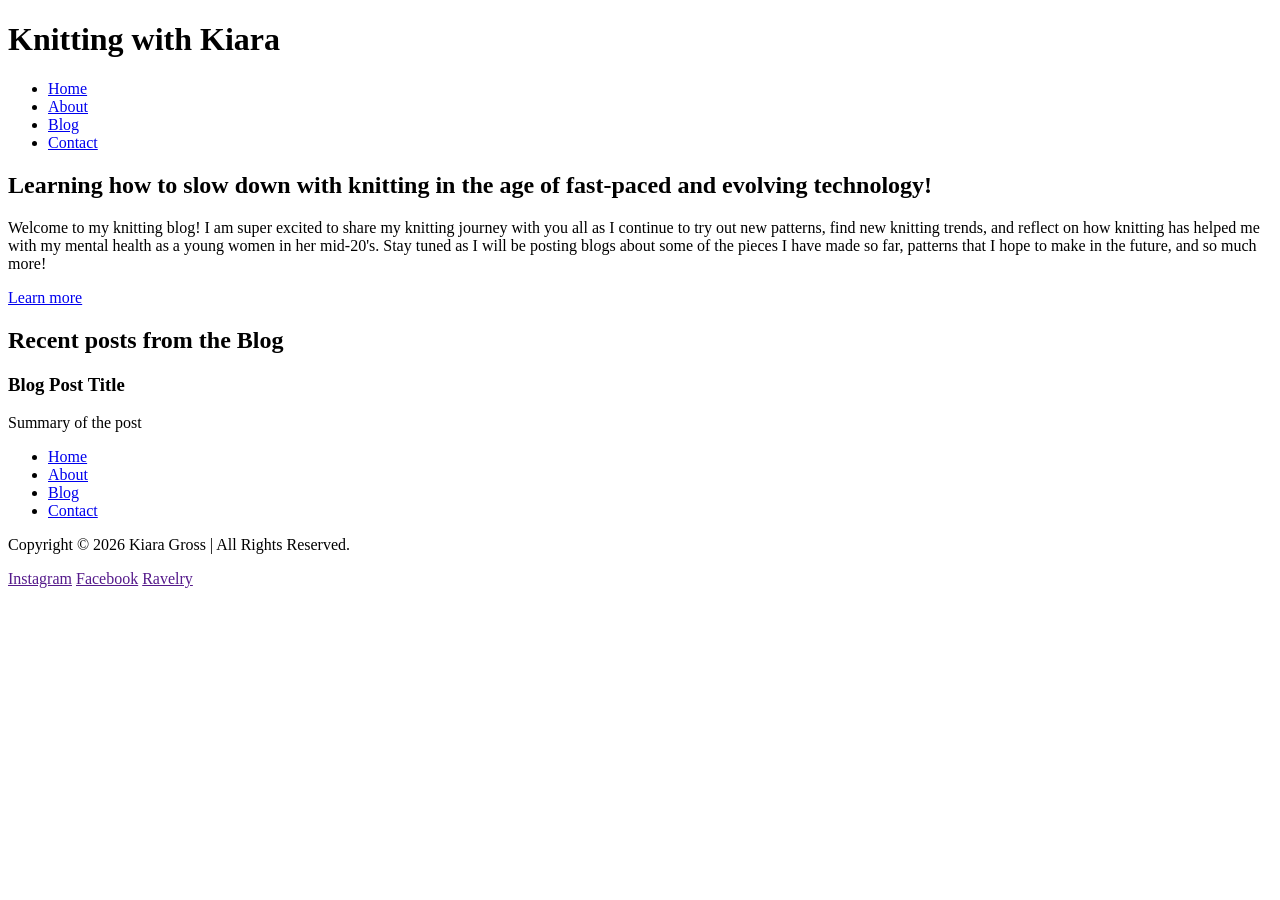
==== index.html @ f9e16f2a "README and html file changes" ====
<!DOCTYPE html>
<html lang="en">
    <head>
        <meta charset="UTF-8">
        <meta name="viewport" content="width=device-width, initial-scale=1.0">
        <meta http-equiv="X-UA-Compatible" content="ie=edge">
        <title>Knitting with Kiara</title>
    </head>

    <body>
        <header>
            <h1>Knitting with Kiara</h1>
            <nav>
                <ul>
                    <li><a href="index.html">Home</a></li>
                    <li><a href="about.html">About</a></li>
                    <li><a href="blog.html">Blog</a></li>
                    <li><a href="contact.html">Contact</a></li>
                </ul>
            </nav>
        </header>
        <main>
            <section>
                <h2>Learning how to slow down with knitting in the age of fast-paced and evolving technology!</h2>
                <p>Welcome to my knitting blog! I am super excited to share my knitting journey with you all as I continue to try out new patterns, find new knitting trends, and reflect on how knitting has helped me with my mental health as a young women in her mid-20's. Stay tuned as I will be posting blogs about some of the pieces I have made so far, patterns that I hope to make in the future, and so much more!</p>
                <a href="about.html">Learn more</a>
            </section>
            <section>
                <h2>Recent posts from the Blog</h2>
                <section>
                    <h3>Blog Post Title</h3>
                    <!-- Image for the post-->
                    <p>Summary of the post</p>
                    <!-- Link to the post-->
                </section>
            </section>
        </main>
        <footer>
            <nav>
                <ul>
                    <li><a href="index.html">Home</a></li>
                    <li><a href="about.html">About</a></li>
                    <li><a href="blog.html">Blog</a></li>
                    <li><a href="contact.html">Contact</a></li>
                </ul>
            </nav>
            <p>Copyright © 2026 Kiara Gross | All Rights Reserved.</p>
            <section>
                <a href="">Instagram</a>
                <a href="">Facebook</a>
                <a href="">Ravelry</a>
            </section>
        </footer>
    </body>
</html>
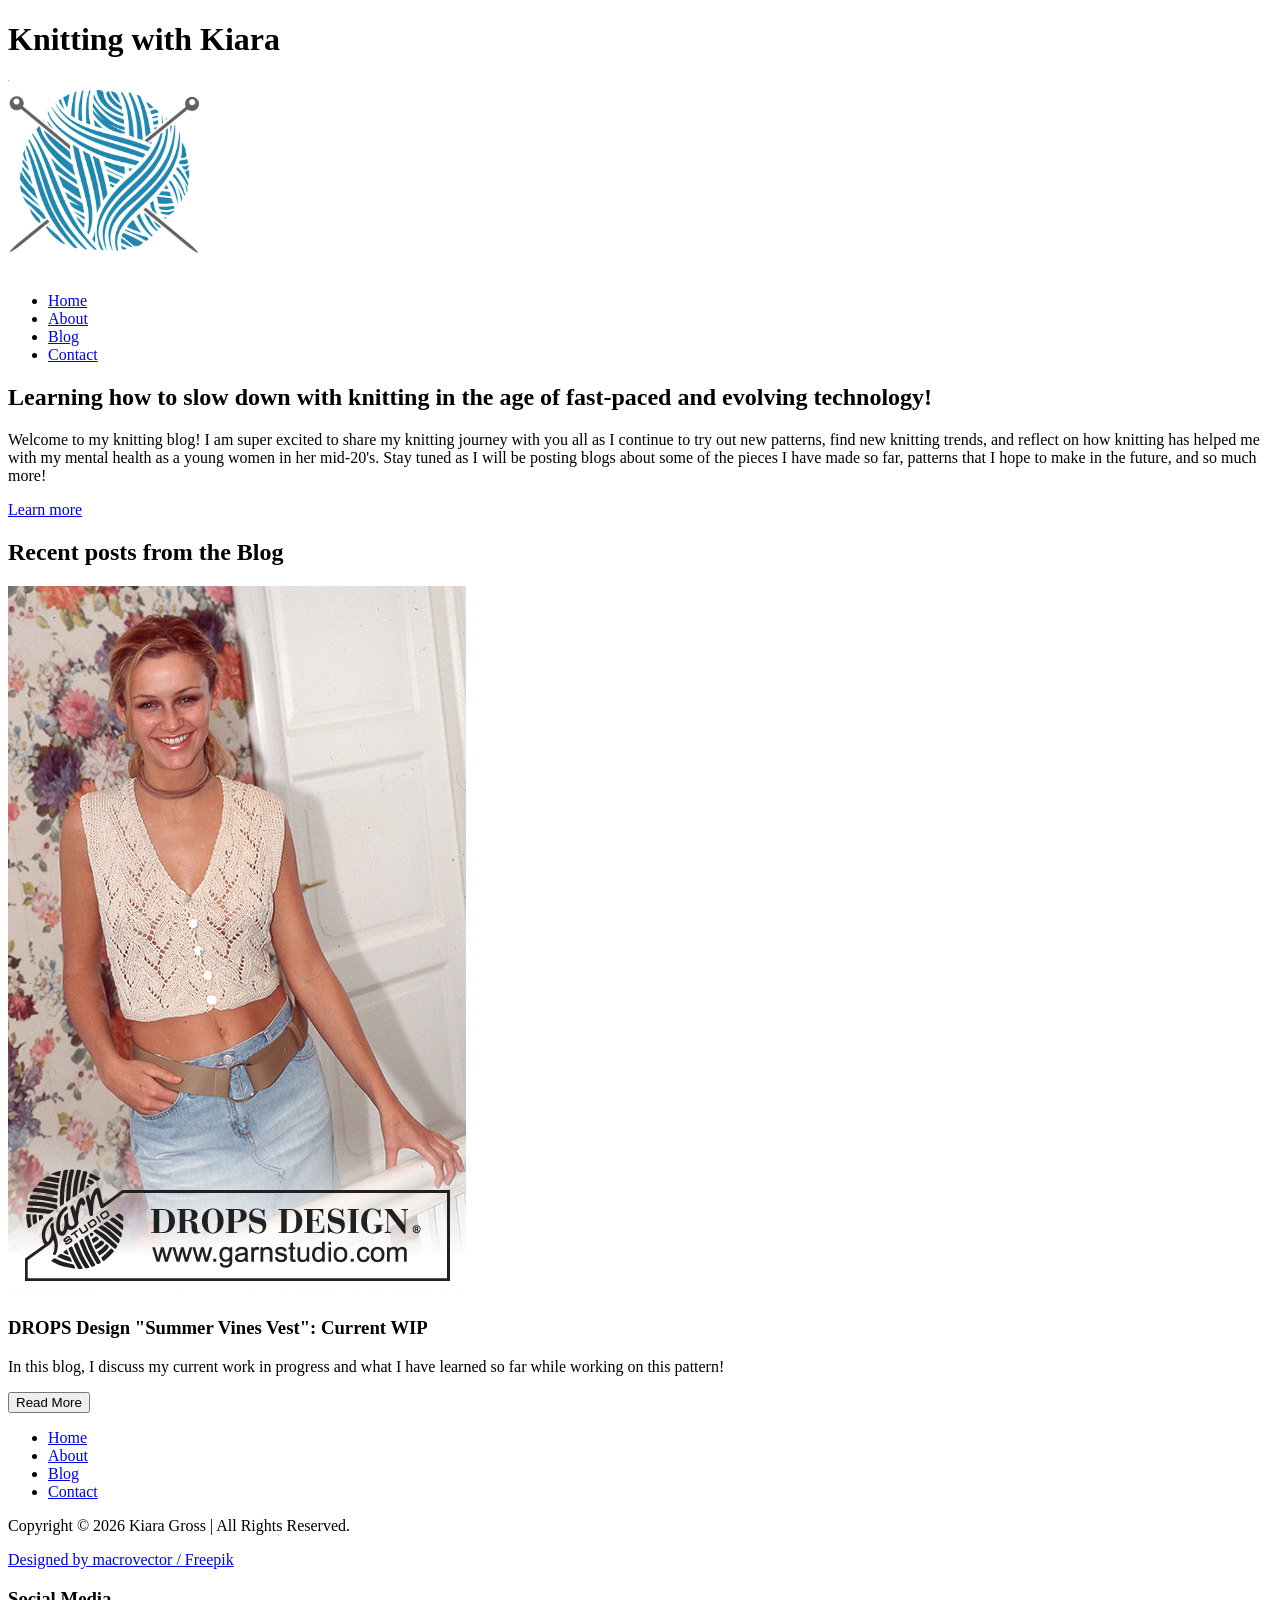
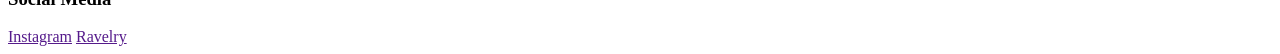
==== commit 207995c8: "Favicon and blog post added" ====
--- a/index.html
+++ b/index.html
@@ -4,18 +4,27 @@
         <meta charset="UTF-8">
         <meta name="viewport" content="width=device-width, initial-scale=1.0">
         <meta http-equiv="X-UA-Compatible" content="ie=edge">
+        <link rel="icon" type="image/png" href="favicon/favicon-96x96.png" sizes="96x96" />
+        <link rel="icon" type="image/svg+xml" href="favicon/favicon.svg" />
+        <link rel="shortcut icon" href="favicon/favicon.ico" />
+        <link rel="apple-touch-icon" sizes="180x180" href="favicon/apple-touch-icon.png" />
+        <meta name="apple-mobile-web-app-title" content="Knitting with Kiara" />
+        <link rel="manifest" href="favicon/site.webmanifest" />
         <title>Knitting with Kiara</title>
     </head>
 
     <body>
         <header>
             <h1>Knitting with Kiara</h1>
+            <a href="index.html">
+                <img src="favicon/web-app-manifest-192x192.png" alt="Blog Logo">
+            </a>
             <nav>
                 <ul>
-                    <li><a href="index.html">Home</a></li>
-                    <li><a href="about.html">About</a></li>
-                    <li><a href="blog.html">Blog</a></li>
-                    <li><a href="contact.html">Contact</a></li>
+                    <li><a href="index.html" target="_blank">Home</a></li>
+                    <li><a href="about.html" target="_blank">About</a></li>
+                    <li><a href="blog.html" target="_blank">Blog</a></li>
+                    <li><a href="contact.html" target="_blank">Contact</a></li>
                 </ul>
             </nav>
         </header>
@@ -28,26 +37,34 @@
             <section>
                 <h2>Recent posts from the Blog</h2>
                 <section>
-                    <h3>Blog Post Title</h3>
-                    <!-- Image for the post-->
-                    <p>Summary of the post</p>
+                    <a href="currentwip.html" target="_blank">
+                        <img src="images/kb1image.jpg" alt="DROPS Design Summer Vines Vest Pattern">
+                    </a>
+                    <h3>DROPS Design "Summer Vines Vest": Current WIP</h3>
+                    <p>In this blog, I discuss my current work in progress and what I have learned so far while working on this pattern!</p>
                     <!-- Link to the post-->
+                    <a href="currentwip.html" target="_blank">
+                        <button type="button">Read More</button>
+                    </a>
                 </section>
             </section>
         </main>
         <footer>
             <nav>
                 <ul>
-                    <li><a href="index.html">Home</a></li>
-                    <li><a href="about.html">About</a></li>
-                    <li><a href="blog.html">Blog</a></li>
-                    <li><a href="contact.html">Contact</a></li>
+                    <li><a href="index.html" target="_blank">Home</a></li>
+                    <li><a href="about.html" target="_blank">About</a></li>
+                    <li><a href="blog.html" target="_blank">Blog</a></li>
+                    <li><a href="contact.html" target="_blank">Contact</a></li>
                 </ul>
             </nav>
-            <p>Copyright © 2026 Kiara Gross | All Rights Reserved.</p>
             <section>
+                <p>Copyright © 2026 Kiara Gross | All Rights Reserved.</p>
+                <a href="http://www.freepik.com">Designed by macrovector / Freepik</a>
+            </section>
+            <section>
+                <h3>Social Media</h3>
                 <a href="">Instagram</a>
-                <a href="">Facebook</a>
                 <a href="">Ravelry</a>
             </section>
         </footer>
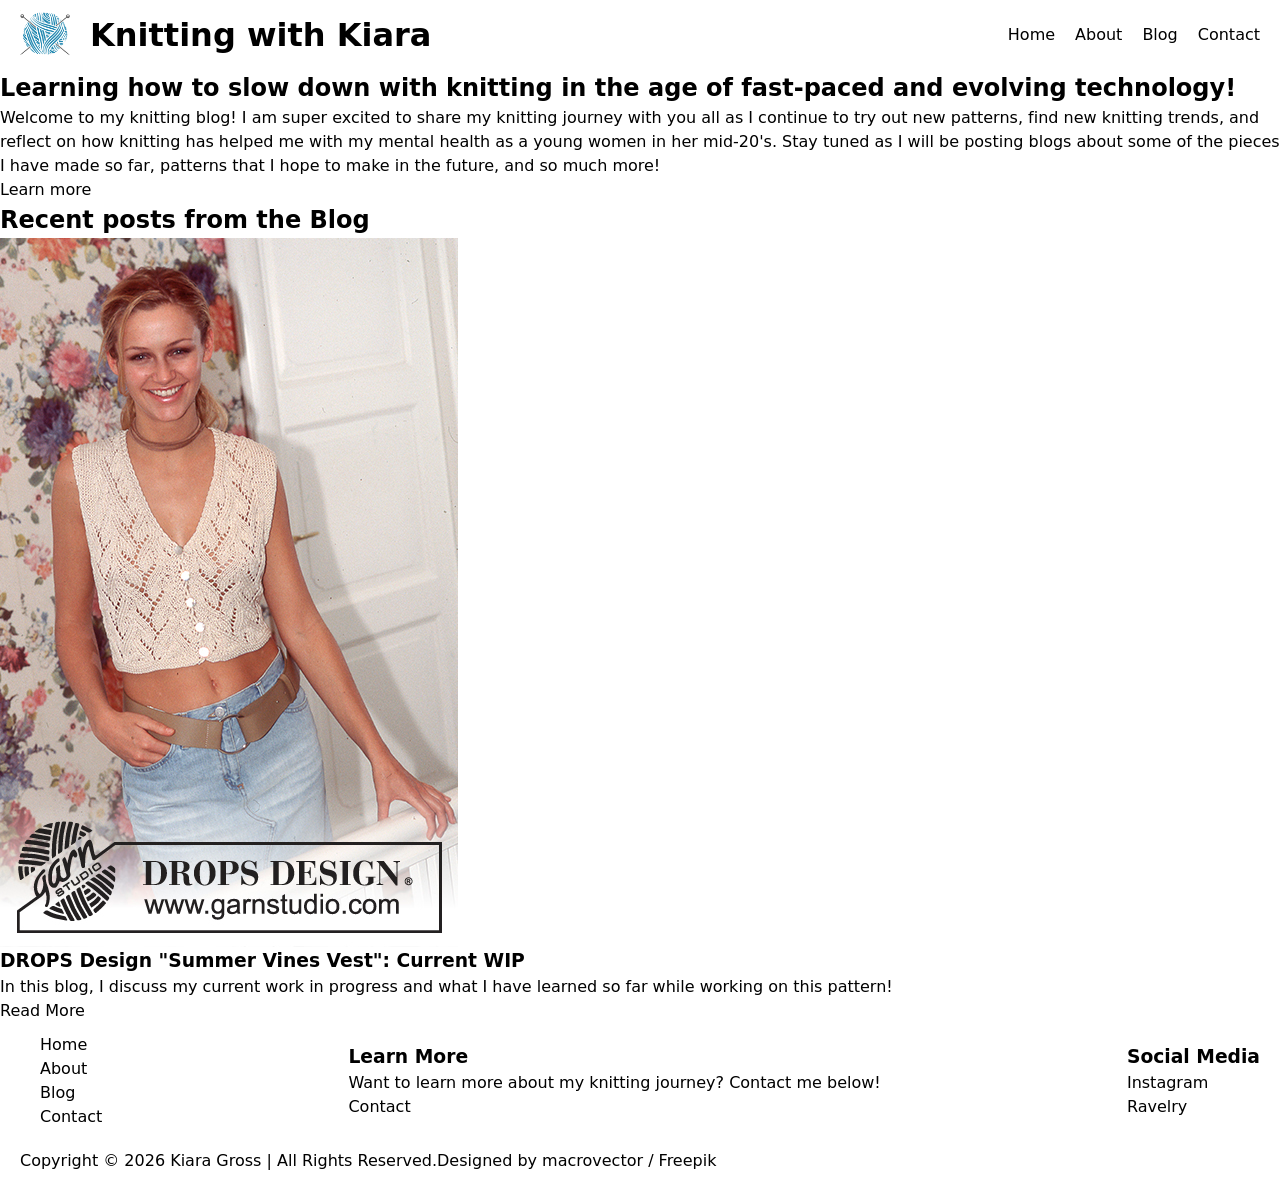
==== commit 0c7151b1: "First round of CSS added" ====
--- a/index.html
+++ b/index.html
@@ -10,31 +10,33 @@
         <link rel="apple-touch-icon" sizes="180x180" href="favicon/apple-touch-icon.png" />
         <meta name="apple-mobile-web-app-title" content="Knitting with Kiara" />
         <link rel="manifest" href="favicon/site.webmanifest" />
+        <link rel="stylesheet" href="css/reset.css">
+        <link rel="stylesheet" href="css/home.css">
         <title>Knitting with Kiara</title>
     </head>
 
     <body>
-        <header>
-            <h1>Knitting with Kiara</h1>
-            <a href="index.html">
+        <header class="header">
+            <a href="index.html" class="favicon">
                 <img src="favicon/web-app-manifest-192x192.png" alt="Blog Logo">
             </a>
-            <nav>
+            <h1 class="title">Knitting with Kiara</h1>
+            <nav class="menu">
                 <ul>
-                    <li><a href="index.html" target="_blank">Home</a></li>
-                    <li><a href="about.html" target="_blank">About</a></li>
-                    <li><a href="blog.html" target="_blank">Blog</a></li>
-                    <li><a href="contact.html" target="_blank">Contact</a></li>
+                    <li><a href="index.html">Home</a></li>
+                    <li><a href="about.html">About</a></li>
+                    <li><a href="blog.html">Blog</a></li>
+                    <li><a href="contact.html">Contact</a></li>
                 </ul>
             </nav>
         </header>
-        <main>
-            <section>
+        <main class="main-content">
+            <section class="heading">
                 <h2>Learning how to slow down with knitting in the age of fast-paced and evolving technology!</h2>
                 <p>Welcome to my knitting blog! I am super excited to share my knitting journey with you all as I continue to try out new patterns, find new knitting trends, and reflect on how knitting has helped me with my mental health as a young women in her mid-20's. Stay tuned as I will be posting blogs about some of the pieces I have made so far, patterns that I hope to make in the future, and so much more!</p>
                 <a href="about.html">Learn more</a>
             </section>
-            <section>
+            <section class="recent-blogs">
                 <h2>Recent posts from the Blog</h2>
                 <section>
                     <a href="currentwip.html" target="_blank">
@@ -49,24 +51,33 @@
                 </section>
             </section>
         </main>
-        <footer>
-            <nav>
+        <footer class="footer">
+            <nav class="menu-footer">
                 <ul>
-                    <li><a href="index.html" target="_blank">Home</a></li>
-                    <li><a href="about.html" target="_blank">About</a></li>
-                    <li><a href="blog.html" target="_blank">Blog</a></li>
-                    <li><a href="contact.html" target="_blank">Contact</a></li>
+                    <li><a href="index.html">Home</a></li>
+                    <li><a href="about.html">About</a></li>
+                    <li><a href="blog.html">Blog</a></li>
+                    <li><a href="contact.html">Contact</a></li>
                 </ul>
             </nav>
-            <section>
-                <p>Copyright © 2026 Kiara Gross | All Rights Reserved.</p>
-                <a href="http://www.freepik.com">Designed by macrovector / Freepik</a>
+            <section class="learn-more">
+                <h3>Learn More</h3>
+                <p>Want to learn more about my knitting journey? Contact me below!</p>
+                <a href="contact.html" target="_blank">
+                        <button type="button">Contact</button>
+                    </a>
             </section>
-            <section>
+            <section class="socials">
                 <h3>Social Media</h3>
                 <a href="">Instagram</a>
                 <a href="">Ravelry</a>
             </section>
         </footer>
+        <footer class="footer">
+            <section class="copyright">
+                <p>Copyright © 2026 Kiara Gross | All Rights Reserved.</p>
+                <a href="http://www.freepik.com">Designed by macrovector / Freepik</a>
+            </section>
+        </footer>
     </body>
 </html>
--- a/css/home.css
+++ b/css/home.css
@@ -0,0 +1,54 @@
+body{
+    margin: 0;
+    padding: 0; 
+}
+.favicon{
+    min-width: 50px;
+    max-width: 50px;
+}
+.header{
+    display: flex;
+    align-items: center;
+    justify-content: space-between;
+    padding: 10px 20px;
+    white-space: nowrap;
+}
+
+.title{
+    margin-left: 20px;
+    flex-grow: 1;
+}
+
+
+.menu ul{
+    display: flex;
+    list-style: none;
+    margin: 0;
+    padding: 0;
+}
+
+.menu li{
+    margin-left: 20px;
+    white-space: nowrap;
+}
+
+.footer{
+    display: flex;
+    align-items: center;
+    justify-content: space-between;
+    padding: 10px 20px;
+}
+
+.menu-footer{
+    margin-left: 20px;
+
+}
+.socials{
+    display: flex;
+    flex-direction: column;
+}
+
+.copyright{
+    display: flex;
+    justify-content: center;
+}
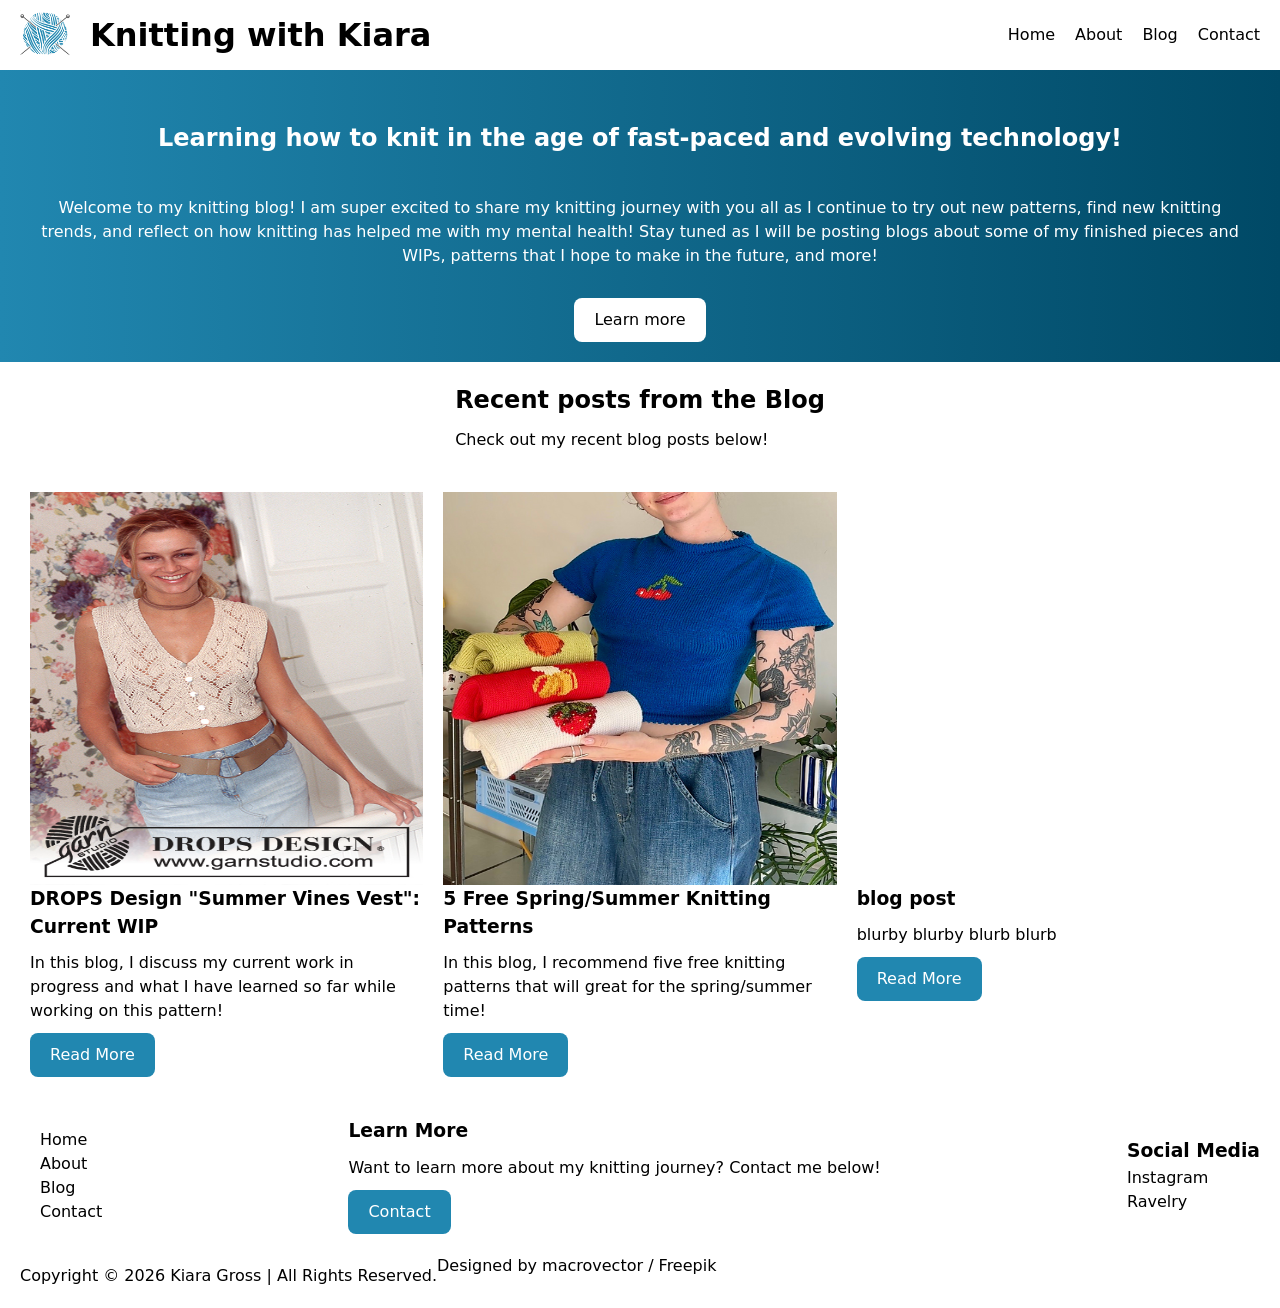
==== commit 56ce4ff7: "CSS and added Blog" ====
--- a/index.html
+++ b/index.html
@@ -32,20 +32,47 @@
         </header>
         <main class="main-content">
             <section class="heading">
-                <h2>Learning how to slow down with knitting in the age of fast-paced and evolving technology!</h2>
-                <p>Welcome to my knitting blog! I am super excited to share my knitting journey with you all as I continue to try out new patterns, find new knitting trends, and reflect on how knitting has helped me with my mental health as a young women in her mid-20's. Stay tuned as I will be posting blogs about some of the pieces I have made so far, patterns that I hope to make in the future, and so much more!</p>
-                <a href="about.html">Learn more</a>
+                <h2>Learning how to knit in the age of fast-paced and evolving technology!</h2>
+                <p>Welcome to my knitting blog! I am super excited to share my knitting journey with you all as I continue to try out new patterns, find new knitting trends, and reflect on how knitting has helped me with my mental health! Stay tuned as I will be posting blogs about some of my finished pieces and WIPs, patterns that I hope to make in the future, and more!</p>
+                <a href="about.html">
+                    <button class="heading-button" type="button">Learn more</button>
+                </a>
+            </section>
+            <section class="heading2">
+                <h2>Recent posts from the Blog</h2>
+                <p>Check out my recent blog posts below!</p>
             </section>
             <section class="recent-blogs">
-                <h2>Recent posts from the Blog</h2>
-                <section>
-                    <a href="currentwip.html" target="_blank">
+                <section class="blog">
+                    <a href="currentwip.html">
                         <img src="images/kb1image.jpg" alt="DROPS Design Summer Vines Vest Pattern">
                     </a>
                     <h3>DROPS Design "Summer Vines Vest": Current WIP</h3>
                     <p>In this blog, I discuss my current work in progress and what I have learned so far while working on this pattern!</p>
                     <!-- Link to the post-->
-                    <a href="currentwip.html" target="_blank">
+                    <a href="currentwip.html">
+                        <button type="button">Read More</button>
+                    </a>
+                </section>
+                <section class="blog">
+                    <a href="knittingrecs.html">
+                        <img src="images/tutti_frutti_tee_pics_medium2.png">
+                    </a>
+                    <h3>5 Free Spring/Summer Knitting Patterns</h3>
+                    <p>In this blog, I recommend five free knitting patterns that will great for the spring/summer time!</p>
+                    <!-- Link to the post-->
+                    <a href="knittingrecs.html">
+                        <button type="button">Read More</button>
+                    </a>
+                </section>
+                <section class="blog">
+                    <a href="">
+                        <img src="">
+                    </a>
+                    <h3>blog post</h3>
+                    <p>blurby blurby blurb blurb</p>
+                    <!-- Link to the post-->
+                    <a href="">
                         <button type="button">Read More</button>
                     </a>
                 </section>
@@ -63,7 +90,7 @@
             <section class="learn-more">
                 <h3>Learn More</h3>
                 <p>Want to learn more about my knitting journey? Contact me below!</p>
-                <a href="contact.html" target="_blank">
+                <a href="contact.html">
                         <button type="button">Contact</button>
                     </a>
             </section>
--- a/css/home.css
+++ b/css/home.css
@@ -1,3 +1,5 @@
+/* Header */
+
 body{
     margin: 0;
     padding: 0; 
@@ -6,6 +8,23 @@
     min-width: 50px;
     max-width: 50px;
 }
+
+.heading-button{
+    background-color: white;
+    color: black;
+    font-size: 16px;
+    padding: 10px 20px;
+    border-radius: 8px;
+}
+
+button{
+    background-color: #2187B0;
+    color: white;
+    font-size: 16px;
+    padding: 10px 20px;
+    border-radius: 8px;
+}
+
 .header{
     display: flex;
     align-items: center;
@@ -31,7 +50,55 @@
     margin-left: 20px;
     white-space: nowrap;
 }
+/* Main */
 
+.main-content{
+    display: flex;
+    flex-direction: column;
+    align-items: center;
+    justify-content: center;
+}
+
+.heading{
+    text-align: center;
+    background: #2187B0;
+    background: linear-gradient(90deg, rgba(33, 135, 176, 1) 0%, rgba(0, 73, 102, 1) 100%);
+    color: white;
+    padding: 20px 0px;
+}
+
+.heading h2{
+    margin: 20px;
+    padding: 10px;
+}
+
+.heading p{
+    margin: 20px;
+    padding: 10px;  
+}
+
+.heading2{
+    margin-top: 20px;
+}
+.recent-blogs{
+    margin: 20px;
+    display: flex;
+}
+
+.blog{
+    flex: 1;
+    padding: 10px;
+}
+
+.blog a, p{
+    padding: 10px 0px;
+}
+
+.blog img{
+    aspect-ratio: 1 / 1;
+}
+
+/* Footer */
 .footer{
     display: flex;
     align-items: center;
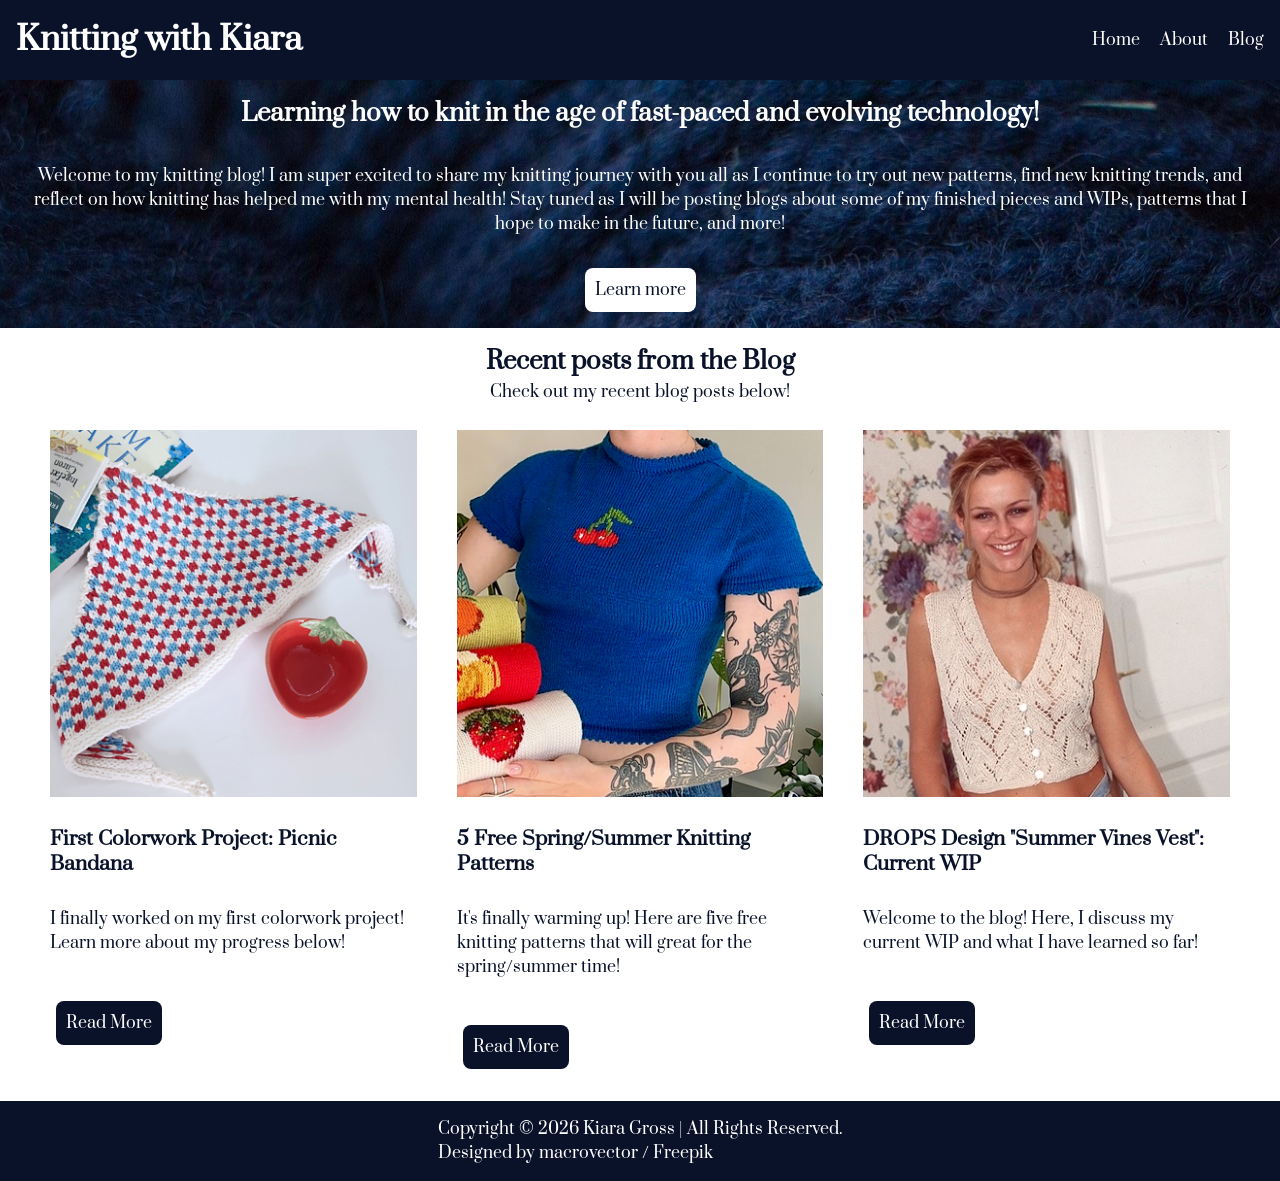
==== commit e722c015: "Styling changes" ====
--- a/index.html
+++ b/index.html
@@ -4,29 +4,22 @@
         <meta charset="UTF-8">
         <meta name="viewport" content="width=device-width, initial-scale=1.0">
         <meta http-equiv="X-UA-Compatible" content="ie=edge">
-        <link rel="icon" type="image/png" href="favicon/favicon-96x96.png" sizes="96x96" />
-        <link rel="icon" type="image/svg+xml" href="favicon/favicon.svg" />
-        <link rel="shortcut icon" href="favicon/favicon.ico" />
-        <link rel="apple-touch-icon" sizes="180x180" href="favicon/apple-touch-icon.png" />
-        <meta name="apple-mobile-web-app-title" content="Knitting with Kiara" />
-        <link rel="manifest" href="favicon/site.webmanifest" />
         <link rel="stylesheet" href="css/reset.css">
         <link rel="stylesheet" href="css/home.css">
+        <link rel="preconnect" href="https://fonts.googleapis.com">
+        <link rel="preconnect" href="https://fonts.gstatic.com" crossorigin>
+        <link href="https://fonts.googleapis.com/css2?family=Prata&display=swap" rel="stylesheet">
         <title>Knitting with Kiara</title>
     </head>
 
     <body>
         <header class="header">
-            <a href="index.html" class="favicon">
-                <img src="favicon/web-app-manifest-192x192.png" alt="Blog Logo">
-            </a>
             <h1 class="title">Knitting with Kiara</h1>
             <nav class="menu">
-                <ul>
+                <ul class="nav-links">
                     <li><a href="index.html">Home</a></li>
                     <li><a href="about.html">About</a></li>
                     <li><a href="blog.html">Blog</a></li>
-                    <li><a href="contact.html">Contact</a></li>
                 </ul>
             </nav>
         </header>
@@ -43,63 +36,44 @@
                 <p>Check out my recent blog posts below!</p>
             </section>
             <section class="recent-blogs">
-                <section class="blog">
-                    <a href="currentwip.html">
-                        <img src="images/kb1image.jpg" alt="DROPS Design Summer Vines Vest Pattern">
-                    </a>
-                    <h3>DROPS Design "Summer Vines Vest": Current WIP</h3>
-                    <p>In this blog, I discuss my current work in progress and what I have learned so far while working on this pattern!</p>
-                    <!-- Link to the post-->
-                    <a href="currentwip.html">
-                        <button type="button">Read More</button>
-                    </a>
+                <section class="blog-square">
+                    <section class="blog">
+                        <a href="picnic.html">
+                            <img src="images/picnicmockup.png">
+                        </a>
+                        <h3>First Colorwork Project: Picnic Bandana</h3>
+                        <p>I finally worked on my first colorwork project! Learn more about my progress below!</p>
+                        <a href="picnic.html">
+                            <button type="button">Read More</button>
+                        </a>
+                    </section>
                 </section>
-                <section class="blog">
-                    <a href="knittingrecs.html">
-                        <img src="images/tutti_frutti_tee_pics_medium2.png">
-                    </a>
-                    <h3>5 Free Spring/Summer Knitting Patterns</h3>
-                    <p>In this blog, I recommend five free knitting patterns that will great for the spring/summer time!</p>
-                    <!-- Link to the post-->
-                    <a href="knittingrecs.html">
-                        <button type="button">Read More</button>
-                    </a>
+                <section class="blog-square">
+                    <section class="blog">
+                        <a href="knittingrecs.html">
+                            <img src="images/tutti_frutti_tee_pics_medium2.png">
+                        </a>
+                        <h3>5 Free Spring/Summer Knitting Patterns</h3>
+                        <p>It's finally warming up! Here are five free knitting patterns that will great for the spring/summer time!</p>
+                        <a href="knittingrecs.html">
+                            <button type="button">Read More</button>
+                        </a>
+                    </section>
                 </section>
-                <section class="blog">
-                    <a href="">
-                        <img src="">
-                    </a>
-                    <h3>blog post</h3>
-                    <p>blurby blurby blurb blurb</p>
-                    <!-- Link to the post-->
-                    <a href="">
-                        <button type="button">Read More</button>
-                    </a>
+                <section class="blog-square">
+                    <section class="blog">
+                        <a href="currentwip.html">
+                            <img src="images/kb1image.jpg" alt="DROPS Design Summer Vines Vest Pattern">
+                        </a>
+                        <h3>DROPS Design "Summer Vines Vest": Current WIP</h3>
+                        <p>Welcome to the blog! Here, I discuss my current WIP and what I have learned so far!</p>
+                        <a href="currentwip.html">
+                            <button type="button">Read More</button>
+                        </a>
+                    </section>
                 </section>
             </section>
         </main>
-        <footer class="footer">
-            <nav class="menu-footer">
-                <ul>
-                    <li><a href="index.html">Home</a></li>
-                    <li><a href="about.html">About</a></li>
-                    <li><a href="blog.html">Blog</a></li>
-                    <li><a href="contact.html">Contact</a></li>
-                </ul>
-            </nav>
-            <section class="learn-more">
-                <h3>Learn More</h3>
-                <p>Want to learn more about my knitting journey? Contact me below!</p>
-                <a href="contact.html">
-                        <button type="button">Contact</button>
-                    </a>
-            </section>
-            <section class="socials">
-                <h3>Social Media</h3>
-                <a href="">Instagram</a>
-                <a href="">Ravelry</a>
-            </section>
-        </footer>
         <footer class="footer">
             <section class="copyright">
                 <p>Copyright © 2026 Kiara Gross | All Rights Reserved.</p>
--- a/css/home.css
+++ b/css/home.css
@@ -1,121 +1,152 @@
+*{
+    box-sizing: border-box;
+}
+
 /* Header */
 
 body{
+    font-family: "Prata", serif;
+    font-weight: 400;
+    font-style: normal;
+    display: flex;
+    flex-direction: column;
+    min-height: 100vh;
     margin: 0;
-    padding: 0; 
+    padding: 0;
+    color: white;
+    background-color: #0A122A;
 }
-.favicon{
-    min-width: 50px;
-    max-width: 50px;
+
+.header{
+    display: flex;
+    flex-direction: column;
+    gap: 10px;
+    align-items: center;
+    justify-content: center;
+    margin: 1rem;
+}
+
+.nav-links{
+    display: flex;
+    flex-flow: row wrap;
+    gap: 20px;
+    align-items: center;
+    justify-content: center;
+}
+
+.title{
+}
+
+/* Main */
+
+.main-content{
+    background-color: white;
+    color: #0A122A;
+    padding-bottom: 1rem;
+    flex: 1;
+}
+
+.heading{ 
+    display: flex;
+    flex-flow: row wrap;
+    justify-content: center;
+    text-align: center;
+    color: white;
+    background-image: url('../images/heading_image.jpg');
+}
+
+.heading h2{
+    padding: 1rem;
+}
+
+.heading p{ 
+    padding: 1rem;
+}
+
+.heading2{
+    display: flex;
+    flex-flow: column wrap;
+    justify-content: center;
+    align-items: center;
+    padding: 1rem;
 }
 
 .heading-button{
     background-color: white;
-    color: black;
-    font-size: 16px;
-    padding: 10px 20px;
+    color: #0A122A;
     border-radius: 8px;
+    padding: 10px;
+    margin: 1rem;
 }
 
 button{
-    background-color: #2187B0;
     color: white;
-    font-size: 16px;
-    padding: 10px 20px;
+    background-color: #0A122A;
     border-radius: 8px;
+    padding: 10px;
+    margin: 1rem;
+    width: fit-content;
+    cursor: pointer;
 }
 
-.header{
-    display: flex;
-    align-items: center;
-    justify-content: space-between;
-    padding: 10px 20px;
-    white-space: nowrap;
+.recent-blogs{
+    display: grid;
+    grid-template-columns: repeat(2, 1fr);
+    grid-gap: 20px;
+    max-width: 1200px;
+    margin: 0 auto;
 }
 
-.title{
-    margin-left: 20px;
-    flex-grow: 1;
+.blog-square{
+    display: flex;
+    flex-direction: column;
 }
 
-
-.menu ul{
-    display: flex;
-    list-style: none;
-    margin: 0;
-    padding: 0;
-}
-
-.menu li{
-    margin-left: 20px;
-    white-space: nowrap;
-}
-/* Main */
-
-.main-content{
-    display: flex;
-    flex-direction: column;
-    align-items: center;
-    justify-content: center;
-}
-
-.heading{
-    text-align: center;
-    background: #2187B0;
-    background: linear-gradient(90deg, rgba(33, 135, 176, 1) 0%, rgba(0, 73, 102, 1) 100%);
-    color: white;
-    padding: 20px 0px;
-}
-
-.heading h2{
-    margin: 20px;
+.blog-square img{
+    width: 100%;
+    height: auto;
+    aspect-ratio: 1 / 1;
+    object-fit: cover;
+    margin-bottom: 10px;
     padding: 10px;
 }
 
-.heading p{
-    margin: 20px;
-    padding: 10px;  
-}
-
-.heading2{
-    margin-top: 20px;
-}
-.recent-blogs{
-    margin: 20px;
-    display: flex;
-}
-
-.blog{
-    flex: 1;
+.blog-square h3{
+    margin: 0 0 10px 0;
+    font-size: 1.2rem;
+    line-height: 1.3;
     padding: 10px;
 }
 
-.blog a, p{
-    padding: 10px 0px;
-}
-
-.blog img{
-    aspect-ratio: 1 / 1;
+.blog-square p {
+    margin-bottom: 20px;
+    flex-grow: 1;
+    padding: 10px;
 }
 
 /* Footer */
 .footer{
     display: flex;
+    flex-flow: row wrap;
+    justify-content: center;
     align-items: center;
-    justify-content: space-between;
-    padding: 10px 20px;
-}
-
-.menu-footer{
-    margin-left: 20px;
-
-}
-.socials{
-    display: flex;
-    flex-direction: column;
+    gap: 10px;
+    margin: 1rem;
 }
 
 .copyright{
-    display: flex;
-    justify-content: center;
+}
+
+/* Media Queries */
+
+@media screen and (min-width: 992px){
+    .header{
+        flex-flow: row wrap;
+        justify-content: space-between;
+        align-items: center;
+    }
+
+    .recent-blogs{ 
+        grid-template-columns: repeat(3, 1fr);
+    }
 }
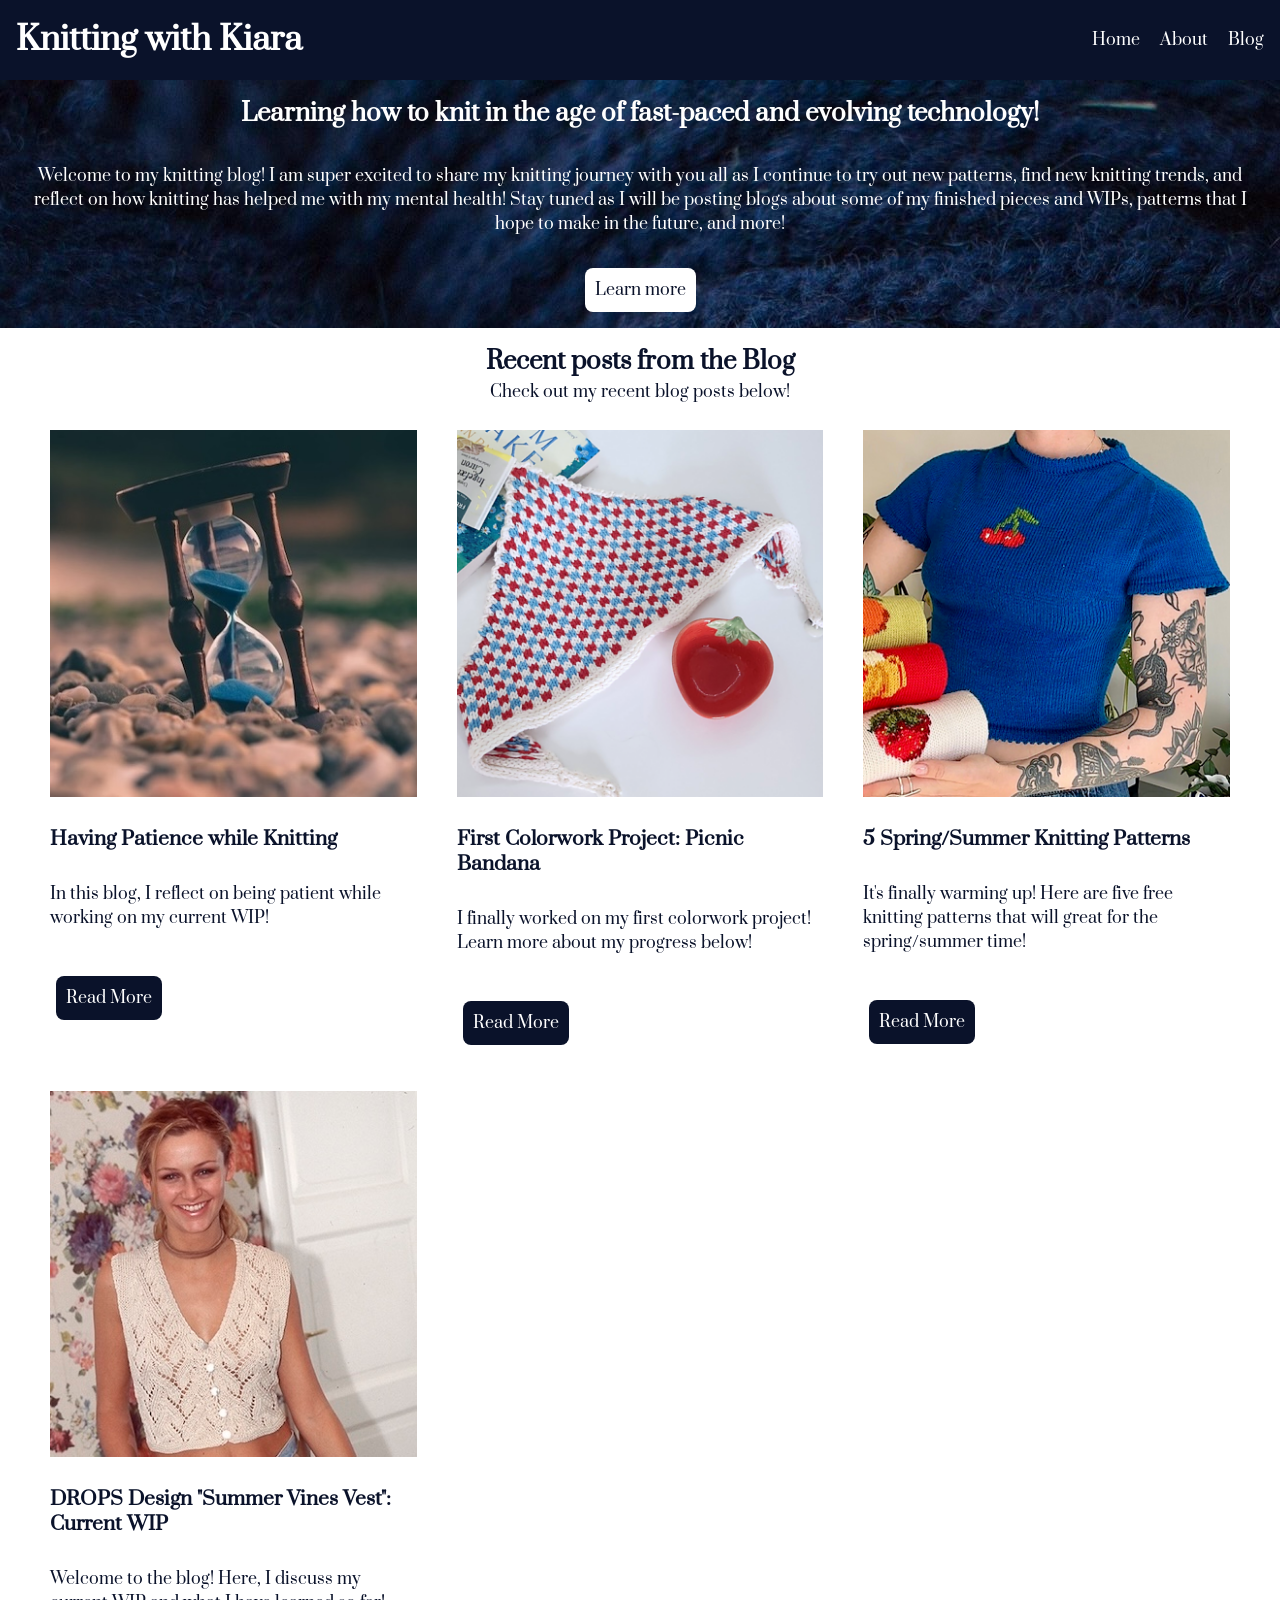
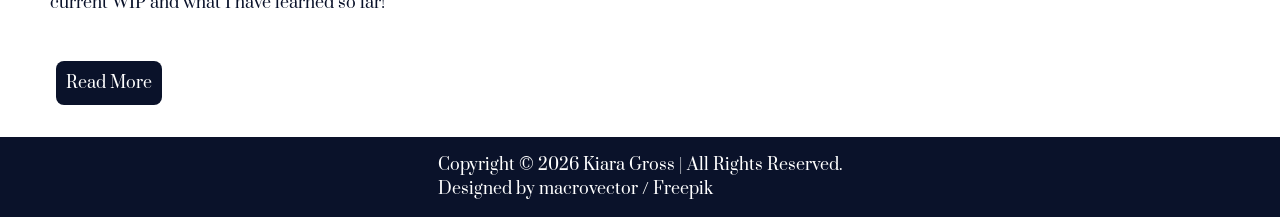
==== commit e1fa428b: "new blog added" ====
--- a/index.html
+++ b/index.html
@@ -39,6 +39,18 @@
                 <section class="blog-square">
                     <section class="blog">
                         <a href="picnic.html">
+                            <img src="images/patience.jpg">
+                        </a>
+                        <h3>Having Patience while Knitting</h3>
+                        <p>In this blog, I reflect on being patient while working on my current WIP!</p>
+                        <a href="picnic.html">
+                            <button type="button">Read More</button>
+                        </a>
+                    </section>
+                </section>
+                <section class="blog-square">
+                    <section class="blog">
+                        <a href="picnic.html">
                             <img src="images/picnicmockup.png">
                         </a>
                         <h3>First Colorwork Project: Picnic Bandana</h3>
@@ -53,7 +65,7 @@
                         <a href="knittingrecs.html">
                             <img src="images/tutti_frutti_tee_pics_medium2.png">
                         </a>
-                        <h3>5 Free Spring/Summer Knitting Patterns</h3>
+                        <h3>5 Spring/Summer Knitting Patterns</h3>
                         <p>It's finally warming up! Here are five free knitting patterns that will great for the spring/summer time!</p>
                         <a href="knittingrecs.html">
                             <button type="button">Read More</button>
